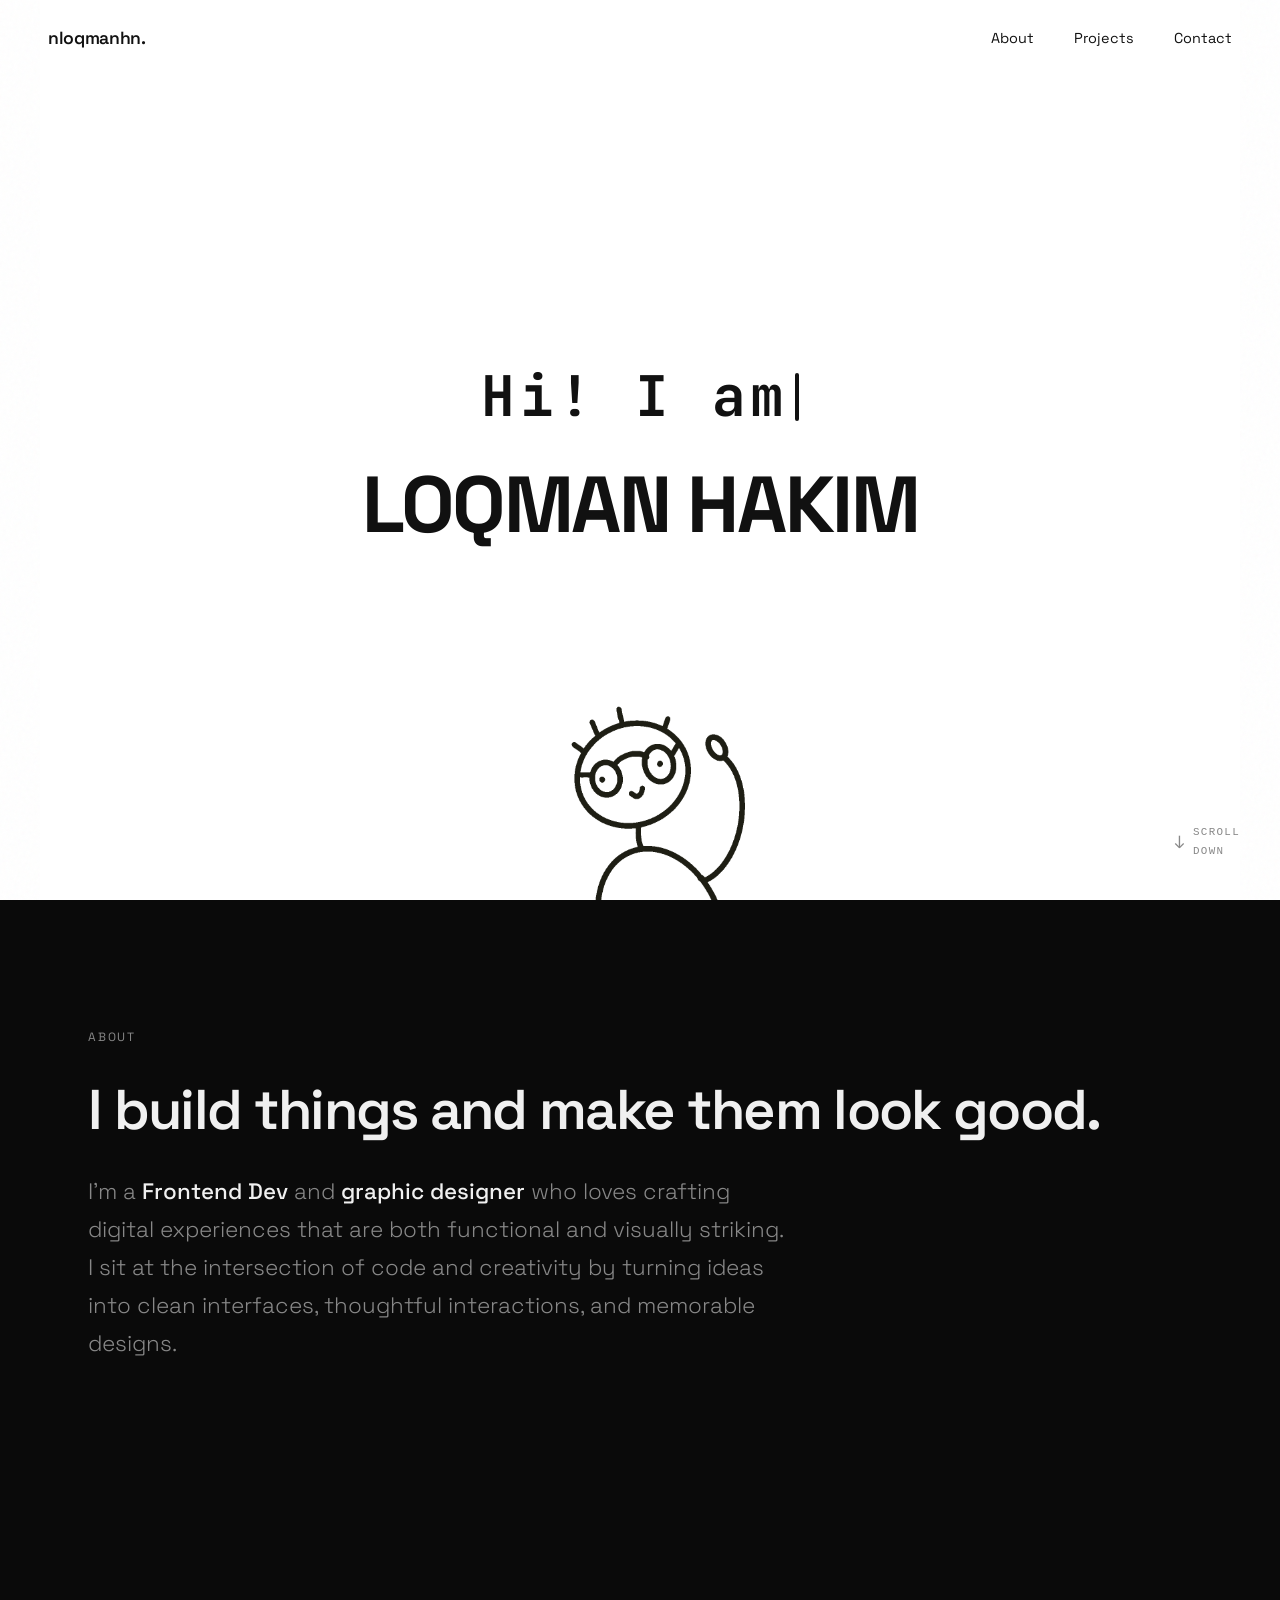
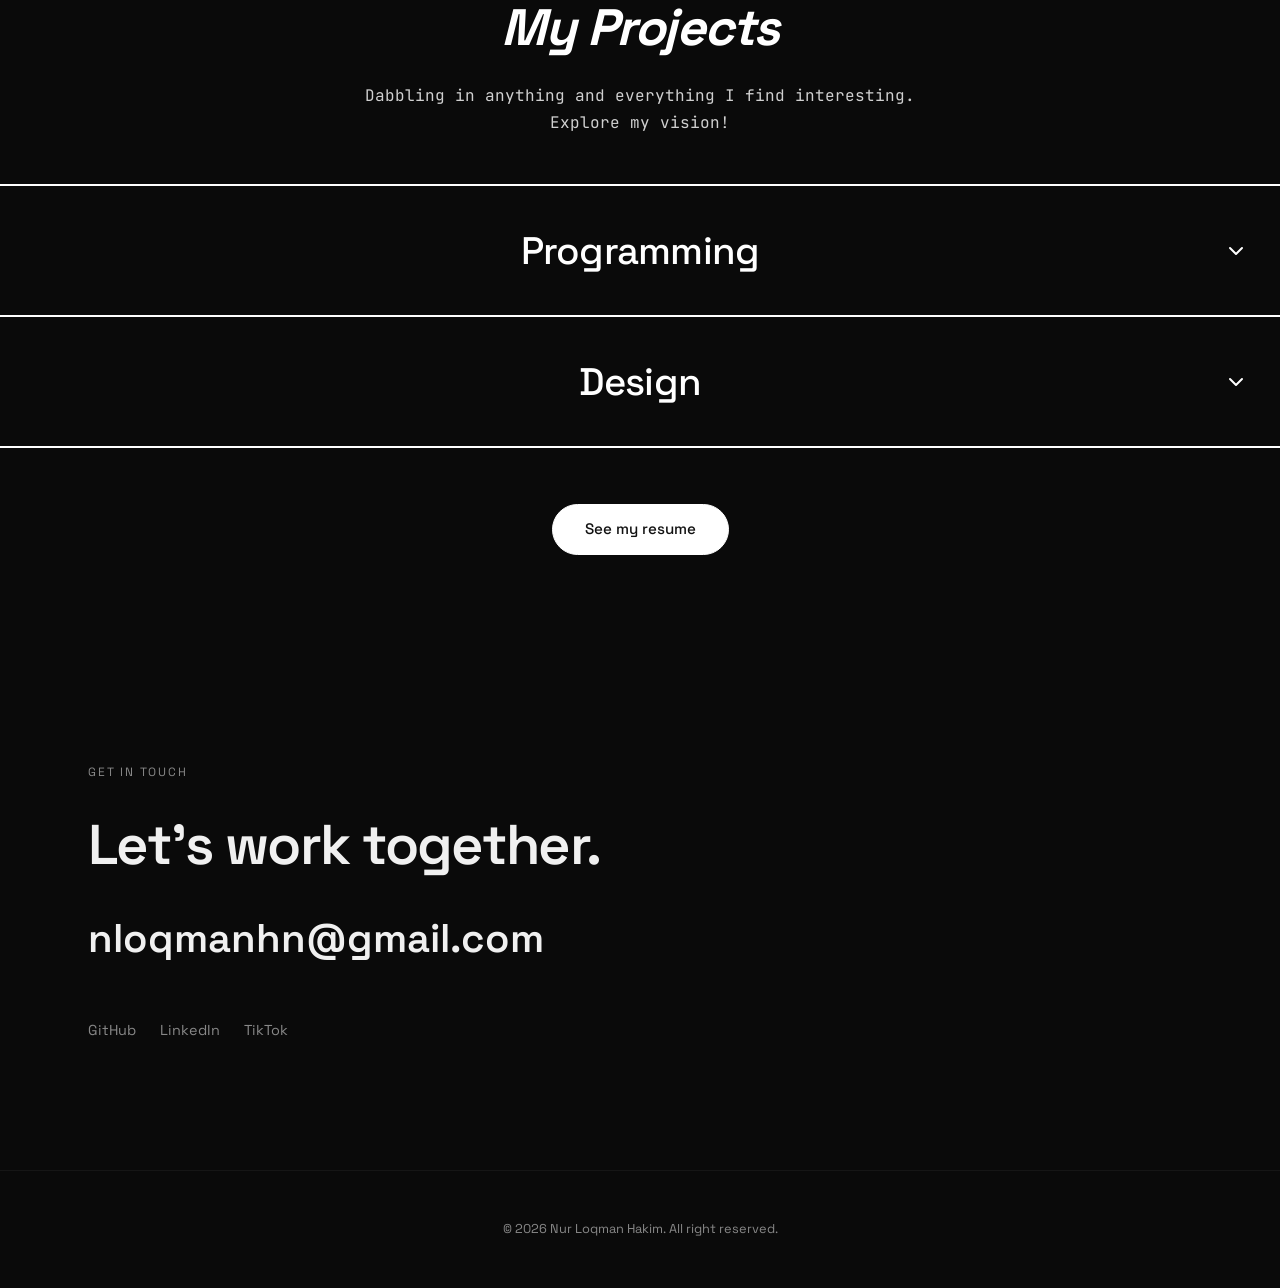
==== index.html @ 41daebb9 "first commit" ====
<!DOCTYPE html>
<html lang="en">

<head>
    <meta charset="UTF-8">
    <meta name="viewport" content="width=device-width, initial-scale=1.0">
    <title>nurloqmanhakim</title>
    <meta name="description"
        content="Loqman Hakim — a developer and graphic designer crafting digital experiences at the intersection of code and creativity.">
    <link rel="preconnect" href="https://fonts.googleapis.com">
    <link rel="preconnect" href="https://fonts.gstatic.com" crossorigin>
    <link
        href="https://fonts.googleapis.com/css2?family=JetBrains+Mono:wght@700&family=Space+Grotesk:wght@300;400;500;600;700&display=swap"
        rel="stylesheet">
    <link rel="stylesheet" href="style.css">
    <base target="_blank">
</head>

<body>

    <nav class="navbar" id="navbar">
        <a href="#" class="nav-logo" target="_self">nloqmanhn.</a>
        <ul class="nav-links">
            <li><a href="#about" target="_self">About</a></li>
            <li><a href="#projects" target="_self">Projects</a></li>
            <li><a href="#contact" target="_self">Contact</a></li>
        </ul>
    </nav>

    <!-- ===== HERO ===== -->
    <section class="hero" id="hero">

        <div class="hero-content">
            <!-- Typewriter row -->
            <div class="job-role-container">
                <h2 class="typewriter-text" id="typewriter" aria-live="polite">Hi! I am </h2>
            </div>

            <!-- Main name -->
            <h1 id="scroll-title">LOQMAN HAKIM</h1>
        </div>

        <!-- Waving gif — sits at the bottom of the hero -->
        <aside class="bottom-gif" aria-hidden="true">
            <img src="assets/wavingDude.gif" alt="Waving character" class="hero-dude">
        </aside>

    </section>

    <!-- Scroll Down — fixed right side indicator -->
    <div class="scroll-down-text" id="scroll-indicator-wave" aria-hidden="true">
        <span class="scroll-arrow-icon">↓</span>
        <div class="scroll-words">
            <span class="scroll-word">Scroll</span>
            <span class="scroll-word">Down</span>
        </div>
    </div>

    <!-- ===== DARK SECTIONS ===== -->
    <div class="dark-sections">

        <section id="about" class="reveal">
            <div class="section-label">About</div>
            <h2 class="section-title">I build things and make them look good.</h2>
            <p class="about-text">
                I'm a <strong>Frontend Dev</strong> and <strong>graphic designer</strong> who loves crafting digital
                experiences that are both functional and visually striking. I sit at the intersection of code and
                creativity by turning ideas into clean interfaces, thoughtful interactions, and memorable designs.
            </p>
        </section>

        <section id="projects" class="reveal projects-accordion-section">
            <div class="projects-header-block">
                <h2 class="projects-main-title">My Projects</h2>
                <p class="projects-subtitle">Dabbling in anything and everything I find interesting. Explore my vision!
                </p>
            </div>

            <div class="accordion-container">

                <!-- Category 1: Programming -->
                <div class="accordion-item">
                    <button class="accordion-header" aria-expanded="false">
                        <span class="accordion-title">Programming</span>
                        <span class="accordion-icon">
                            <svg width="24" height="24" viewBox="0 0 24 24" fill="none" stroke="currentColor"
                                stroke-width="2" stroke-linecap="round" stroke-linejoin="round">
                                <polyline points="6 9 12 15 18 9"></polyline>
                            </svg>
                        </span>
                    </button>
                    <div class="accordion-content">
                        <div class="accordion-body">
                            <div class="projects-grid engineering-grid">

                                <a href="https://github.com/nloqmanhn05/NexusLab" class="project-card">
                                    <span class="view-repo-btn">View Repo</span>
                                    <div class="project-thumb">
                                        <img src="assets/projects/nexuslab.jpg">
                                        <div class="project-overlay">
                                            <div class="project-title">NexusLab</div>
                                            <div class="project-desc">Object Oriented Java Programming with question,
                                                hint, solution and custom IDE that help you to practice.</div>
                                        </div>
                                    </div>
                                </a>

                                <a href="https://github.com/nloqmanhn05/Nudge" class="project-card">
                                    <span class="view-repo-btn">View Repo</span>
                                    <div class="project-thumb">
                                        <img src="assets/projects/nudge.jpg">
                                        <div class="project-overlay">
                                            <div class="project-title">Nudge</div>
                                            <div class="project-desc">Your assitant that help you to manage your buy now
                                                pay later service. </div>
                                        </div>
                                    </div>
                                </a>

                                <a href="https://github.com/nloqmanhn05/Fintech" class="project-card">
                                    <span class="view-repo-btn">View Repo</span>
                                    <div class="project-thumb">
                                        <img src="assets/projects/FinTech.jpg">
                                        <div class="project-overlay">
                                            <div class="project-title">Fintech </div>
                                            <div class="project-desc">A smart POS system with intergrating AI(Akira)
                                                that help you to managed your business. </div>
                                        </div>
                                    </div>
                                </a>

                            </div>
                        </div>
                    </div>
                </div>

                <!-- Category 2: Design -->
                <div class="accordion-item">
                    <button class="accordion-header" aria-expanded="false">
                        <span class="accordion-title">Design</span>
                        <span class="accordion-icon">
                            <svg width="24" height="24" viewBox="0 0 24 24" fill="none" stroke="currentColor"
                                stroke-width="2" stroke-linecap="round" stroke-linejoin="round">
                                <polyline points="6 9 12 15 18 9"></polyline>
                            </svg>
                        </span>
                    </button>
                    <div class="accordion-content">
                        <div class="accordion-body">
                            <div class="projects-grid">

                                <div class="project-card">
                                    <div class="project-thumb">
                                        <img src="assets/design/FPJB.png">
                                    </div>
                                </div>

                                <div class="project-card">
                                    <div class="project-thumb">
                                        <img src="assets/design/ELEVATE SISWA.png">
                                    </div>
                                </div>

                                <div class="project-card">
                                    <div class="project-thumb">
                                        <img src="assets/design/POSTER TURKIYE.png">
                                    </div>
                                </div>

                                <div class="project-card">
                                    <div class="project-thumb">
                                        <img src="assets/design/The Garden of Attraction.png">
                                    </div>
                                </div>

                                <div class="project-card">
                                    <div class="project-thumb">
                                        <img src="assets/design/two of us.png">
                                    </div>
                                </div>

                                <div class="project-card">
                                    <div class="project-thumb">
                                        <img src="assets/design/mock.png">
                                    </div>
                                </div>

                                <div class="project-card">
                                    <div class="project-thumb">
                                        <img src="assets/design/4.png">
                                    </div>
                                </div>

                                <div class="project-card">
                                    <div class="project-thumb">
                                        <img src="assets/design/PHOTOSHOP.png">
                                    </div>
                                </div>

                                <div class="project-card">
                                    <div class="project-thumb">
                                        <img src="assets/design/Untitled-1.png">
                                    </div>
                                </div>

                            </div>

                            <!-- Full Portfolio card — same hover behavior as programming cards -->
                            <div class="portfolio-card-wrap">
                                <a href="https://www.figma.com/deck/kq56kSE4hnbNcSnfnWdeD7" target="_blank"
                                    class="project-card portfolio-card">
                                    <span class="view-repo-btn">See my portfolio</span>
                                    <div class="project-thumb">
                                        <img src="assets/1.png" alt="Full portfolio preview">
                                        <div class="project-overlay">
                                            <div class="project-title">Full Portfolio</div>
                                            <div class="project-desc">Explore the complete collection of my design work.
                                            </div>
                                        </div>
                                    </div>
                                </a>
                            </div>
                        </div>
                    </div>
                </div>

            </div>

            <div class="resume-button-wrap">
                <a href="https://drive.google.com/file/d/1R1M-jrsdhLuaFiqBy3jIoG112PTbkG3q/view?usp=sharing"
                    target="_blank" class="resume-btn">See my resume</a>
            </div>
        </section>

        <section id="contact" class="reveal">
            <div class="section-label">Get in Touch</div>
            <h2 class="section-title">Let's work together.</h2>
            <div class="contact-content">
                <a href="https://mail.google.com/mail/?view=cm&fs=1&to=nloqmanhn@gmail.com" class="contact-email"
                    target="_blank">nloqmanhn@gmail.com</a>
                <div class="socials">
                    <a href="https://github.com/nloqmanhn05">GitHub</a>
                    <a href="https://www.linkedin.com/in/nurloqmanhakim/">LinkedIn</a>
                    <a href="https://www.tiktok.com/@rekastudiolabs?_r=1&_t=ZS-98YVv2s4AwW">TikTok</a>

                </div>
            </div>
        </section>

        <footer>
            © 2026 Nur Loqman Hakim. All right reserved.
        </footer>

    </div>

    <script src="script.js"></script>

</body>

</html>
---- style.css ----
* {
    margin: 0;
    padding: 0;
    box-sizing: border-box;
}

:root {
    --bg: #0a0a0a;
    --surface: #141414;
    --text: #f0f0f0;
    --text-dim: #888888;
    --accent: #c4b5a0;
    --font-primary: 'Space Grotesk', sans-serif;
    --color-black: #111111;
}

html {
    scroll-behavior: smooth;
    width: 100%;
    scrollbar-width: none;
    /* Firefox */
    -ms-overflow-style: none;
    /* IE / old Edge */
}

html::-webkit-scrollbar {
    display: none;
    /* Chrome / Safari / new Edge */
}

body {
    scrollbar-width: none;
}

body::-webkit-scrollbar {
    display: none;
}

body {
    font-family: 'Space Grotesk', sans-serif;
    background: #ffffff;
    color: var(--text);
    line-height: 1.6;
    overflow-x: hidden;
}

body.scroll-locked {
    overflow: hidden !important;
    height: 100vh !important;
    touch-action: none;
}

/* ============================================================
   NAVIGATION
   ============================================================ */
.navbar {
    position: fixed;
    top: 0;
    left: 0;
    width: 100%;
    padding: 1.5rem 3rem;
    display: flex;
    justify-content: space-between;
    align-items: center;
    z-index: 1000;
    transition: background 0.5s ease, backdrop-filter 0.5s ease;
}

.nav-logo {
    font-size: 1.1rem;
    font-weight: 600;
    letter-spacing: -0.02em;
    text-decoration: none;
    transition: color 0.4s ease;
}

.nav-links {
    display: flex;
    gap: 2.5rem;
    list-style: none;
}

.nav-links a {
    text-decoration: none;
    font-size: 0.9rem;
    font-weight: 400;
    position: relative;
    transition: color 0.4s ease;
}

.nav-links a::after {
    content: '';
    position: absolute;
    bottom: -4px;
    left: 0;
    width: 0;
    height: 1px;
    transition: width 0.3s ease;
}

.nav-links a:hover::after {
    width: 100%;
}

/* Nav on white hero (default) */
.navbar .nav-logo,
.navbar .nav-links a {
    color: #111;
}

.navbar .nav-links a::after {
    background: #111;
}

/* Nav on dark sections (scrolled) */
.navbar.nav-scrolled {
    background: rgba(10, 10, 10, 0.85);
    backdrop-filter: blur(12px);
}

.navbar.nav-scrolled .nav-logo,
.navbar.nav-scrolled .nav-links a {
    color: var(--text);
}

.navbar.nav-scrolled .nav-links a::after {
    background: var(--text);
}

/* ============================================================
   HERO — WHITE SECTION (full viewport)
   ============================================================ */
.hero {
    min-height: 100vh;
    width: 100%;
    background: #ffffff;
    ;
    display: flex;
    flex-direction: column;
    justify-content: center;
    align-items: center;
    position: relative;
    text-align: center;
    padding: 2rem 2rem 0;
    overflow: hidden;
}

/* Hero content wrapper fades up on load */
.hero-content {
    display: flex;
    flex-direction: column;
    align-items: center;
    position: relative;
    z-index: 2;
    padding-bottom: 2rem;
}

/* ---- Typewriter + Drop Zone row ---- */
.job-role-container {
    display: flex;
    align-items: center;
    gap: 0.75rem;
    margin-bottom: 1.2rem;
    flex-wrap: wrap;
    justify-content: center;
}

.typewriter-text {
    font-family: 'JetBrains Mono', monospace;
    font-size: clamp(1rem, 1.1rem + 3vw, 4rem);
    font-weight: 700;
    letter-spacing: 0.08em;
    color: #111111;
    display: inline-flex;
    align-items: center;
    white-space: nowrap;
    min-height: 1.2em;
}

.typewriter-text::after {
    content: '';
    display: inline-block;
    width: 4px;
    height: 0.85em;
    background-color: #111111;
    margin-left: 6px;
    border-radius: 2px;
    animation: blinkSmooth 0.8s ease-in-out infinite;
    flex-shrink: 0;
}

/* When typewriter is stopped */
.typewriter-text.stopped::after {
    display: none;
}

@keyframes blinkSmooth {

    0%,
    100% {
        opacity: 1;
        transform: scaleY(1);
    }

    50% {
        opacity: 0.15;
        transform: scaleY(0.88);
    }
}


/* ---- Main scroll title ---- */
#scroll-title {
    font-size: clamp(1.8rem, 6.2vw, 5.8rem);
    font-weight: 700;
    line-height: 1.1;
    letter-spacing: -0.03em;
    color: #111111;
    text-transform: uppercase;
    white-space: nowrap;
    opacity: 0;
    transform: translateY(30px);
    transition: opacity 0.9s cubic-bezier(0.16, 1, 0.3, 1), transform 0.9s cubic-bezier(0.16, 1, 0.3, 1), font-size 0.4s ease;
    will-change: opacity, transform;
    max-width: 95vw;
}

#scroll-title.visible {
    opacity: 1;
    transform: translateY(0);
}

/* ---- Waving GIF — absolute bottom of hero ---- */
.bottom-gif {
    position: absolute;
    bottom: 0;
    left: 50%;
    transform: translateX(-50%);
    z-index: 1;
    pointer-events: none;
}

.hero-dude {
    width: clamp(170px, 22vw, 310px);
    height: auto;
    display: block;
    opacity: 0;
    transform: translateY(28px);
    transition: opacity 0.9s cubic-bezier(0.16, 1, 0.3, 1), transform 0.9s cubic-bezier(0.16, 1, 0.3, 1);
}

.hero-dude.visible {
    opacity: 1;
    transform: translateY(0);
}

/* ============================================================
   SCROLL DOWN TEXT — fixed right side, wave animation
   ============================================================ */
.scroll-down-text {
    position: fixed;
    right: 2.5rem;
    bottom: 2.5rem;
    display: flex;
    flex-direction: row;
    align-items: center;
    gap: 0.5rem;
    z-index: 400;
    opacity: 0;
    pointer-events: none;
    transition: opacity 0.6s ease;
}

.scroll-down-text.visible {
    opacity: 1;
}

.scroll-down-text.hidden {
    opacity: 0 !important;
    transition: opacity 0.4s ease;
}

.scroll-arrow-icon {
    font-size: 1.1rem;
    color: #888;
    display: inline-block;
    animation: bounceDown 2s ease-in-out infinite;
}

.scroll-words {
    display: flex;
    flex-direction: column;
    gap: 1px;
}

.scroll-word {
    font-family: 'Courier New', Courier, monospace;
    font-size: 0.68rem;
    letter-spacing: 0.12em;
    color: #888;
    text-transform: uppercase;
    display: block;
}

@keyframes bounceDown {

    0%,
    100% {
        transform: translateY(0);
    }

    50% {
        transform: translateY(5px);
    }
}

/* ============================================================
   CATEGORY CHIPS — white zone just below the hero
   ============================================================ */
.categorySelect {
    background: var(--bg);
    padding: 2.5rem 2rem 3rem;
    display: flex;
    flex-direction: column;
    align-items: center;
    gap: 1.2rem;
    border-bottom: 1px solid rgba(255, 255, 255, 0.08);
    opacity: 0;
    animation: fadeIn 0.8s ease forwards 1.4s;
}

.chips-label {
    font-family: 'Courier New', Courier, monospace;
    font-size: 0.72rem;
    color: var(--text-dim);
    letter-spacing: 0.06em;
}

.chips-row {
    display: flex;
    justify-content: center;
    gap: 1.8rem;
    flex-wrap: wrap;
}

.draggable-item {
    font-family: 'Courier New', Courier, monospace;
    font-size: clamp(0.88rem, 1.4vw, 1.08rem);
    color: var(--text);
    cursor: grab;
    padding: 0.35rem 0.4rem;
    border-radius: 2px;
    transition: transform 0.25s ease, color 0.2s ease, opacity 0.2s ease;
    user-select: none;
    display: inline-flex;
    align-items: center;
}

.draggable-item:hover {
    transform: translateY(-5px);
    color: var(--accent);
}

.draggable-item:active,
.draggable-item:focus {
    cursor: grabbing;
    outline: none;
}

.draggable-item.dragging {
    opacity: 0.25;
    transform: scale(0.93);
}

.draggable-item .bracket {
    color: var(--text-dim);
    transition: color 0.2s ease;
}

.draggable-item:hover .bracket {
    color: var(--accent);
}

/* ============================================================
   DARK SECTIONS
   ============================================================ */
.dark-sections {
    background: var(--bg);
    position: relative;
}

.dark-sections::before {
    content: '';
    position: fixed;
    top: 0;
    left: 0;
    width: 100%;
    height: 100%;
    opacity: 0.03;
    pointer-events: none;
    z-index: 1;
    background-image: url("data:image/svg+xml,%3Csvg viewBox='0 0 256 256' xmlns='http://www.w3.org/2000/svg'%3E%3Cfilter id='noise'%3E%3CfeTurbulence type='fractalNoise' baseFrequency='0.9' numOctaves='4' stitchTiles='stitch'/%3E%3C/filter%3E%3Crect width='100%25' height='100%25' filter='url(%23noise)'/%3E%3C/svg%3E");
}

section {
    padding: 8rem 3rem;
    max-width: 1200px;
    margin: 0 auto;
    position: relative;
    z-index: 2;
}

.section-label {
    font-size: 0.75rem;
    text-transform: uppercase;
    letter-spacing: 0.15em;
    color: var(--text-dim);
    margin-bottom: 2rem;
}

.section-title {
    font-size: clamp(2rem, 5vw, 3.5rem);
    font-weight: 600;
    letter-spacing: -0.03em;
    margin-bottom: 2rem;
    line-height: 1.1;
}

/* About */
.about-text {
    font-size: clamp(1.1rem, 2vw, 1.4rem);
    font-weight: 300;
    color: var(--text-dim);
    max-width: 700px;
    line-height: 1.7;
}

.about-text strong {
    color: var(--text);
    font-weight: 500;
}

/* Projects */
.projects-grid {
    display: grid;
    grid-template-columns: repeat(3, 1fr);
    gap: 1.75rem;
    max-width: 1000px;
    margin: 2.5rem auto 0;
    padding: 0 2rem;
}

.project-card {
    background: var(--surface);
    border-radius: 16px;
    overflow: hidden;
    transition: transform 0.4s ease, box-shadow 0.4s ease;
    cursor: pointer;
    text-decoration: none;
    color: inherit;
    display: block;
    position: relative;
}

.project-card:hover {
    transform: translateY(-4px);
    box-shadow: 0 20px 40px rgba(0, 0, 0, 0.4);
}

.project-thumb {
    width: 100%;
    aspect-ratio: 4/5;
    position: relative;
    overflow: hidden;
}

.project-thumb img {
    width: 100%;
    height: 100%;
    object-fit: cover;
    display: block;
}

.project-overlay {
    position: absolute;
    left: 0;
    right: 0;
    bottom: 0;
    height: 55%;
    padding: 1.5rem 1.25rem 1.25rem;
    background: linear-gradient(to top, rgba(0, 0, 0, 0.92) 0%, rgba(0, 0, 0, 0.6) 45%, rgba(0, 0, 0, 0) 100%);
    display: flex;
    flex-direction: column;
    justify-content: flex-end;
}

.project-overlay .project-title {
    color: #ffffff;
    font-size: 1.1rem;
    font-weight: 600;
    margin-bottom: 0.3rem;
}

.project-overlay .project-desc {
    color: rgba(255, 255, 255, 0.75);
    font-size: 0.85rem;
    font-weight: 300;
    line-height: 1.5;
    display: -webkit-box;
    -webkit-line-clamp: 6;
    -webkit-box-orient: vertical;
    overflow: hidden;
}

/* ============================================================
   ENGINEERING / PROGRAMMING CARDS + PORTFOLIO CARD —
   "VIEW REPO" / "SEE MY PORTFOLIO" hover badge that follows cursor
   ============================================================ */

/* Proper cursor for engineering/programming cards and the portfolio card */
.engineering-grid .project-card,
.portfolio-card {
    cursor: pointer;
}

.view-repo-btn {
    position: absolute;
    top: 0;
    left: 0;
    transform: translate(-50%, -50%) scale(0.9);

    background: #ffffff;
    color: #111111;
    font-family: 'Space Grotesk', sans-serif;
    font-weight: 700;
    font-size: 0.78rem;
    letter-spacing: 0.05em;
    text-transform: uppercase;

    padding: 0.55rem 1.3rem;
    border-radius: 9999px;
    border: 1.5px solid #111111;

    opacity: 0;
    pointer-events: none;
    z-index: 10;

    transition:
        opacity 0.18s ease,
        transform 0.18s ease;

    white-space: nowrap;
    box-shadow: 0 10px 24px rgba(0, 0, 0, 0.28);
}

.engineering-grid .project-card:hover .view-repo-btn,
.portfolio-card:hover .view-repo-btn {
    opacity: 1;
    transform: translate(-50%, -50%) scale(1);
    background: #ffffff;
}

/* Design cards (default .projects-grid, no .engineering-grid) never get
   the badge, except the standalone .portfolio-card which opts back in */
.projects-grid:not(.engineering-grid) .view-repo-btn {
    display: none;
}

.portfolio-card .view-repo-btn {
    display: block;
}

/* ============================================================
   PORTFOLIO CARD — full-width design-grid replacement,
   inset width, centered, same hover mechanic as programming cards
   ============================================================ */
.portfolio-card-wrap {
    display: flex;
    justify-content: center;
    margin-top: 2rem;
}

.portfolio-card {
    width: 66.66%;
}

.portfolio-card .project-thumb {
    aspect-ratio: 21 / 6;
}

/* Contact */
.contact-content {
    display: flex;
    flex-direction: column;
    gap: 2rem;
}

.contact-email {
    font-size: clamp(1.5rem, 4vw, 2.5rem);
    font-weight: 600;
    color: var(--text);
    text-decoration: none;
    display: inline-block;
    transition: color 0.3s;
}

.contact-email:hover {
    color: var(--accent);
}

.socials {
    display: flex;
    gap: 1.5rem;
    margin-top: 1rem;
    flex-wrap: wrap;
}

.socials a {
    color: var(--text-dim);
    text-decoration: none;
    font-size: 0.9rem;
    transition: color 0.3s;
}

.socials a:hover {
    color: var(--text);
}

/* Footer */
footer {
    padding: 3rem;
    text-align: center;
    color: var(--text-dim);
    font-size: 0.8rem;
    border-top: 1px solid rgba(255, 255, 255, 0.05);
    position: relative;
    z-index: 2;
}

/* ============================================================
   ANIMATIONS
   ============================================================ */
@keyframes fadeUp {
    from {
        opacity: 0;
        transform: translateY(28px);
    }

    to {
        opacity: 1;
        transform: translateY(0);
    }
}

@keyframes fadeIn {
    to {
        opacity: 1;
    }
}

@keyframes blink {

    0%,
    100% {
        opacity: 1;
    }

    50% {
        opacity: 0;
    }
}

@keyframes waveLetter {

    0%,
    100% {
        transform: translateX(0);
    }

    50% {
        transform: translateX(4px);
    }
}

/* ============================================================
   SCROLL REVEAL
   ============================================================ */
.reveal {
    opacity: 0;
    transform: translateY(30px);
    transition: opacity 0.8s ease, transform 0.8s ease;
}

.reveal.active {
    opacity: 1;
    transform: translateY(0);
}

/* ============================================================
   RESPONSIVE / MOBILE
   ============================================================ */
@media (max-width: 768px) {
    .navbar {
        padding: 1rem 1.5rem;
    }

    .nav-links {
        gap: 1.5rem;
    }

    .scroll-down-text {
        right: 1rem;
    }

    #scroll-title {
        white-space: normal;
        font-size: clamp(2.4rem, 12vw, 4rem);
    }

    .job-role-container {
        flex-direction: column;
        gap: 0.6rem;
    }

    section {
        padding: 5rem 1.5rem;
    }

    .accordion-header {
        padding: 2rem 1rem;
    }

    .accordion-icon {
        right: 1rem;
    }

    .projects-main-container {
        padding-top: 6rem;
    }

    .projects-grid {
        grid-template-columns: 1fr;
        padding: 0 1rem;
    }

    .portfolio-card {
        width: 100%;
    }

    .portfolio-card .project-thumb {
        aspect-ratio: 16 / 9;
    }
}

/* ============================================================
   PROJECTS SECTION — MATCH ABOUT SECTION DARK BACKGROUND
   ============================================================ */
.projects-accordion-section {
    width: 100vw;
    max-width: none;
    margin: 0;
    margin-left: calc(-50vw + 50%);
    padding: 6rem 0 5rem;
    position: relative;
    z-index: 2;
    box-sizing: border-box;
    overflow: hidden;
}

.projects-header-block {
    text-align: center;
    margin-bottom: 3rem;
    max-width: 700px;
    margin-left: auto;
    margin-right: auto;
}

.projects-main-title {
    font-size: clamp(2rem, 5vw, 3.2rem);
    font-weight: 700;
    margin-bottom: 0.8rem;
    letter-spacing: -0.03em;
    color: #ffffff;
    font-style: italic;
}

.projects-subtitle {
    font-family: 'JetBrains Mono', monospace;
    font-size: clamp(0.85rem, 1.4vw, 1rem);
    color: #d0d0d0;
    max-width: 550px;
    margin: 0 auto;
    line-height: 1.7;
}

.accordion-container {
    width: 100%;
    max-width: 100%;
    margin: 0;
    border-top: 2px solid #ffffff;
}

.accordion-item {
    border-bottom: 2px solid #ffffff;
}

.accordion-header {
    width: 100%;
    background: none;
    border: none;
    padding: 2.5rem 1.5rem;
    display: flex;
    justify-content: center;
    align-items: center;
    position: relative;
    cursor: pointer;
    color: #ffffff;
    text-align: center;
    transition: background 0.3s ease;
}

.accordion-header:hover {
    background: rgba(255, 255, 255, 0.06);
}

.accordion-title {
    font-family: 'Space Grotesk', sans-serif;
    font-size: clamp(1.6rem, 3.5vw, 2.4rem);
    font-weight: 500;
    letter-spacing: -0.02em;
    color: #ffffff;
}

.accordion-icon {
    position: absolute;
    right: 2rem;
    display: flex;
    align-items: center;
    justify-content: center;
    color: #ffffff;
    transition: transform 0.4s cubic-bezier(0.16, 1, 0.3, 1);
}

.accordion-item.active .accordion-icon {
    transform: rotate(180deg);
}

.accordion-content {
    max-height: 0;
    overflow: hidden;
    transition: max-height 0.5s cubic-bezier(0.16, 1, 0.3, 1);
}

.accordion-body {
    padding: 0.5rem 1rem 3rem;
}

/* Project cards inside accordion — dark themed */
.accordion-body .project-card {
    background: var(--surface, #141414);
    color: var(--text, #f0f0f0);
}

.accordion-body .project-card:hover {
    transform: translateY(-4px);
    box-shadow: 0 20px 40px rgba(0, 0, 0, 0.3);
}

.resume-button-wrap {
    display: flex;
    justify-content: center;
    margin-top: 3.5rem;
}

.resume-btn {
    display: inline-block;
    text-decoration: none;
    font-size: 0.95rem;
    font-weight: 500;
    padding: 0.75rem 2rem;
    border-radius: 9999px;
    border: 1.5px solid #ffffff;
    background: #ffffff;
    color: #111111;
    transition: background 0.3s ease, color 0.3s ease, transform 0.2s ease, box-shadow 0.3s ease;
}

.resume-btn:hover {
    background: #f0f0f0;
    color: #111111;
    transform: translateY(-2px);
    box-shadow: 0 8px 20px rgba(255, 255, 255, 0.15);
}

/* Standalone projects.html page body */
.projects-page-body {
    background: #ffffff;
    color: #111111;
    min-height: 100vh;
}

.projects-main-container {
    padding-top: 8rem;
    max-width: 1100px;
    margin: 0 auto;
}

.projects-page-body .resume-btn {
    background: #111111;
    border-color: #111111;
    color: #ffffff;
}

.projects-page-body .resume-btn:hover {
    background: #2a2a2a;
    border-color: #2a2a2a;
    color: #ffffff;
    box-shadow: 0 8px 20px rgba(0, 0, 0, 0.2);
}

/* Nav Pills Style */
.nav-pills {
    display: flex;
    align-items: center;
    gap: 0.6rem;
}

.nav-pill-btn {
    text-decoration: none;
    font-size: 0.9rem;
    font-weight: 500;
    padding: 0.45rem 1.4rem;
    border-radius: 9999px;
    border: 1.5px solid #111111;
    color: #111111;
    transition: background 0.3s ease, color 0.3s ease, transform 0.2s ease;
}

.nav-pill-btn:hover,
.nav-pill-btn.active {
    background: #111111;
    color: #ffffff;
}

/* ============================================================
   DISABLE TEXT SELECTION, CARET & I-BEAM CURSOR
   ============================================================ */

/* Disable text selection globally */
body,
h1,
h2,
h3,
h4,
h5,
h6,
p,
span,
div,
a,
button,
li {
    -webkit-user-select: none;
    /* Chrome / Safari */
    -moz-user-select: none;
    /* Firefox */
    -ms-user-select: none;
    /* IE / Edge */
    user-select: none;

    -webkit-touch-callout: none;
    /* Disable iOS long-press menu */
    caret-color: transparent;
    /* Hide blinking text caret */
}

/* Prevent I-beam text cursor */
body {
    cursor: default;
}

/* Keep links and buttons clickable with pointer cursor */
a,
button,
.accordion-header,
.project-card,
.nav-pill-btn,
.resume-btn,
.draggable-item {
    cursor: pointer;
}

/* Optional: prevent image dragging */
img {
    -webkit-user-drag: none;
    user-drag: none;
    pointer-events: none;
}
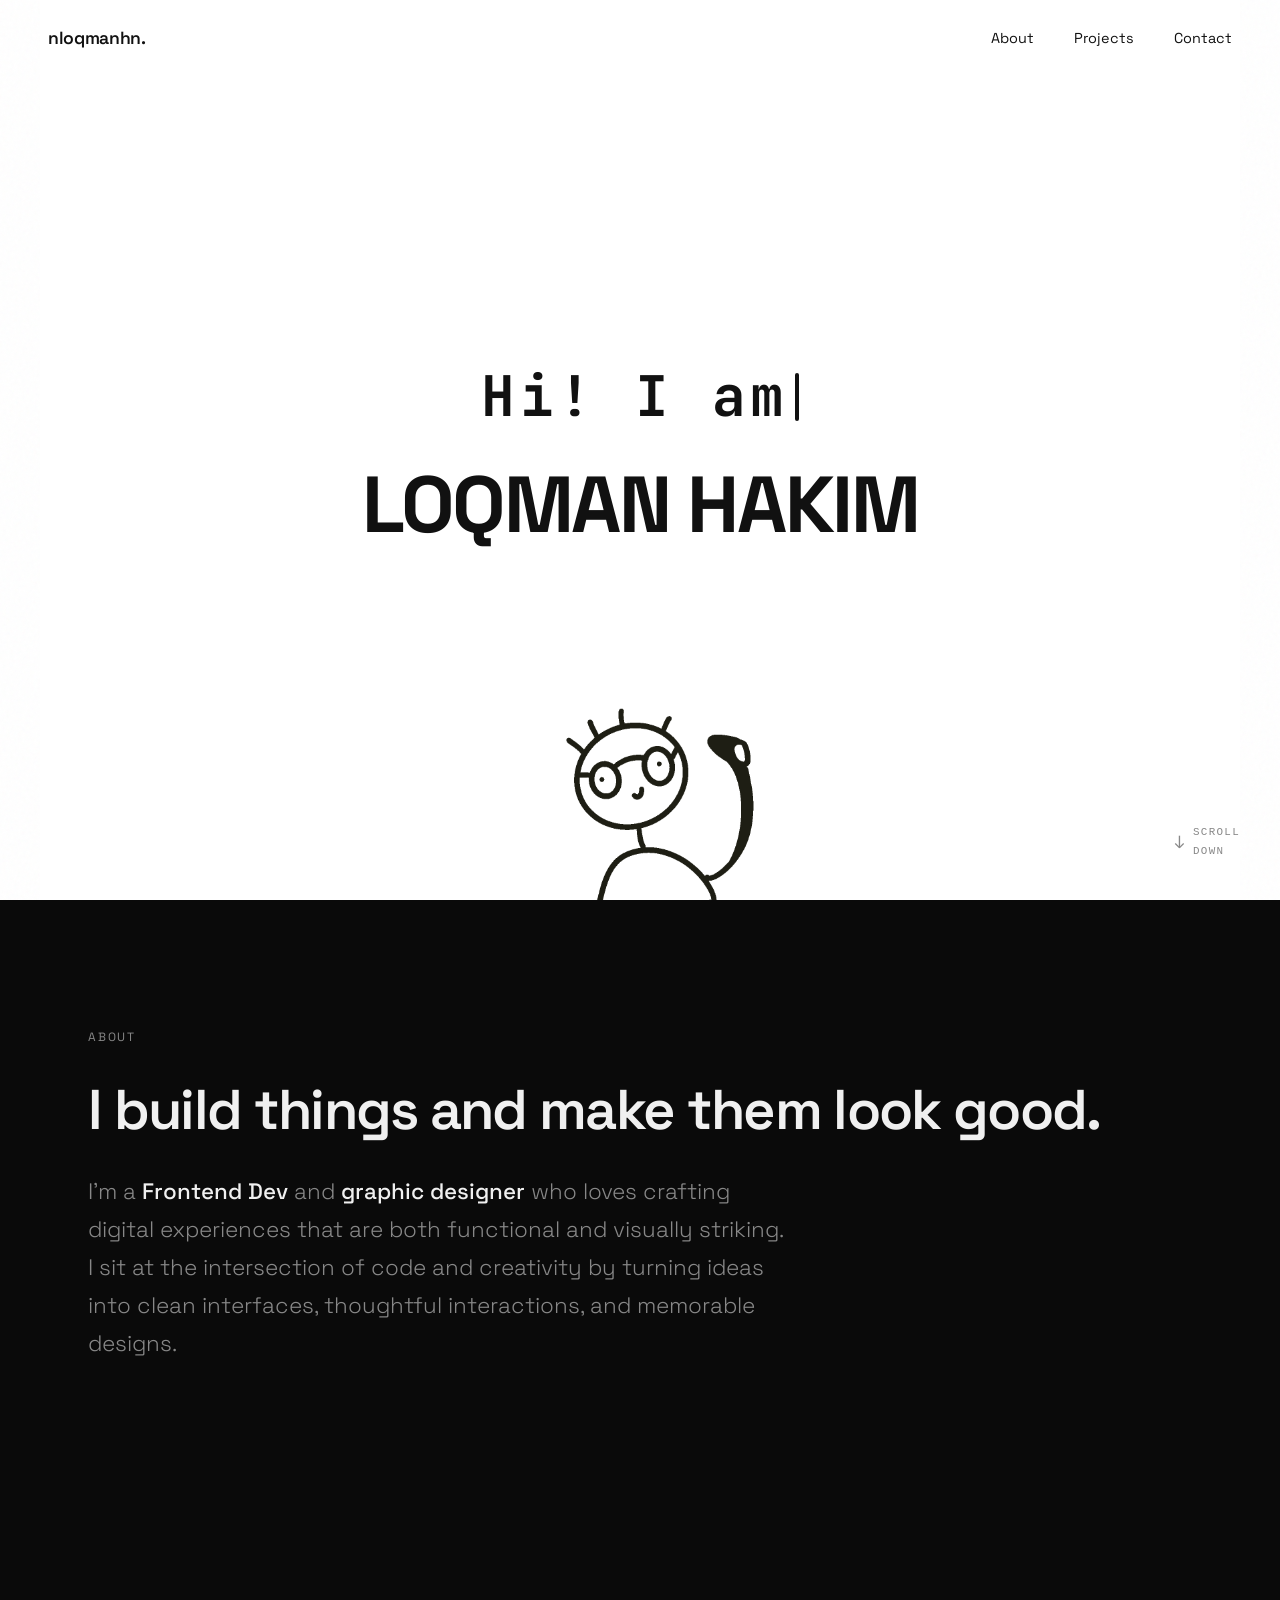
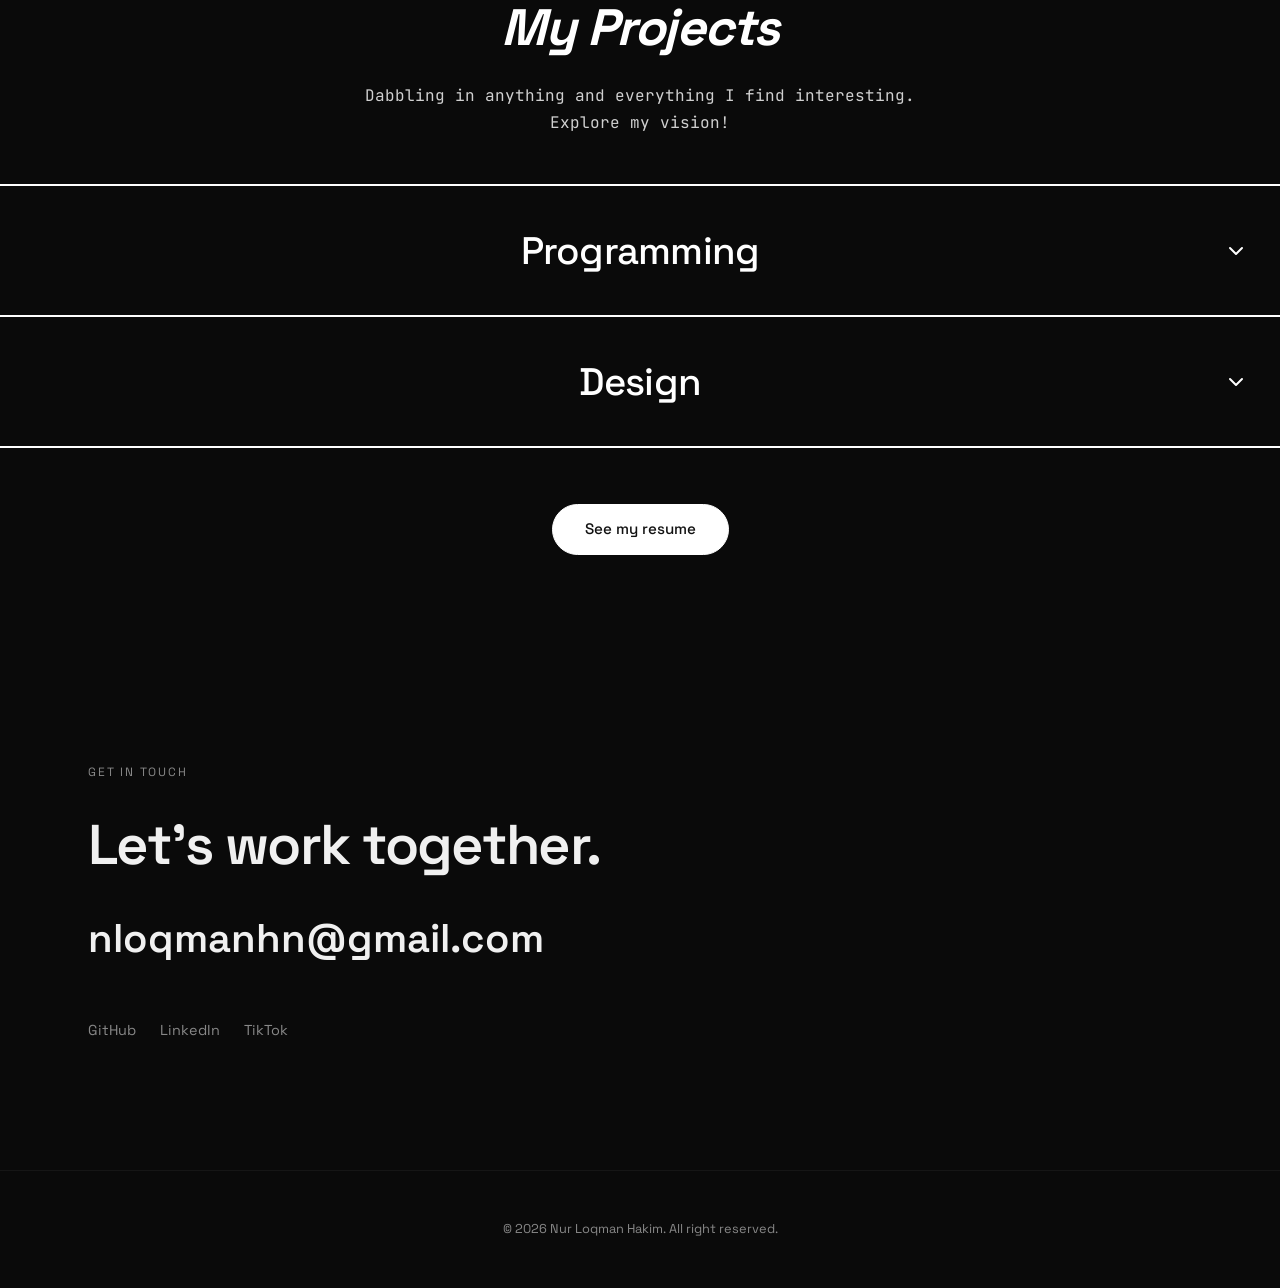
==== commit 979bd434: "Update index.html" ====
--- a/index.html
+++ b/index.html
@@ -6,7 +6,7 @@
     <meta name="viewport" content="width=device-width, initial-scale=1.0">
     <title>nurloqmanhakim</title>
     <meta name="description"
-        content="Loqman Hakim — a developer and graphic designer crafting digital experiences at the intersection of code and creativity.">
+        content="portfolio nurloqmanhakim">
     <link rel="preconnect" href="https://fonts.googleapis.com">
     <link rel="preconnect" href="https://fonts.gstatic.com" crossorigin>
     <link
@@ -257,4 +257,4 @@
 
 </body>
 
-</html>+</html>
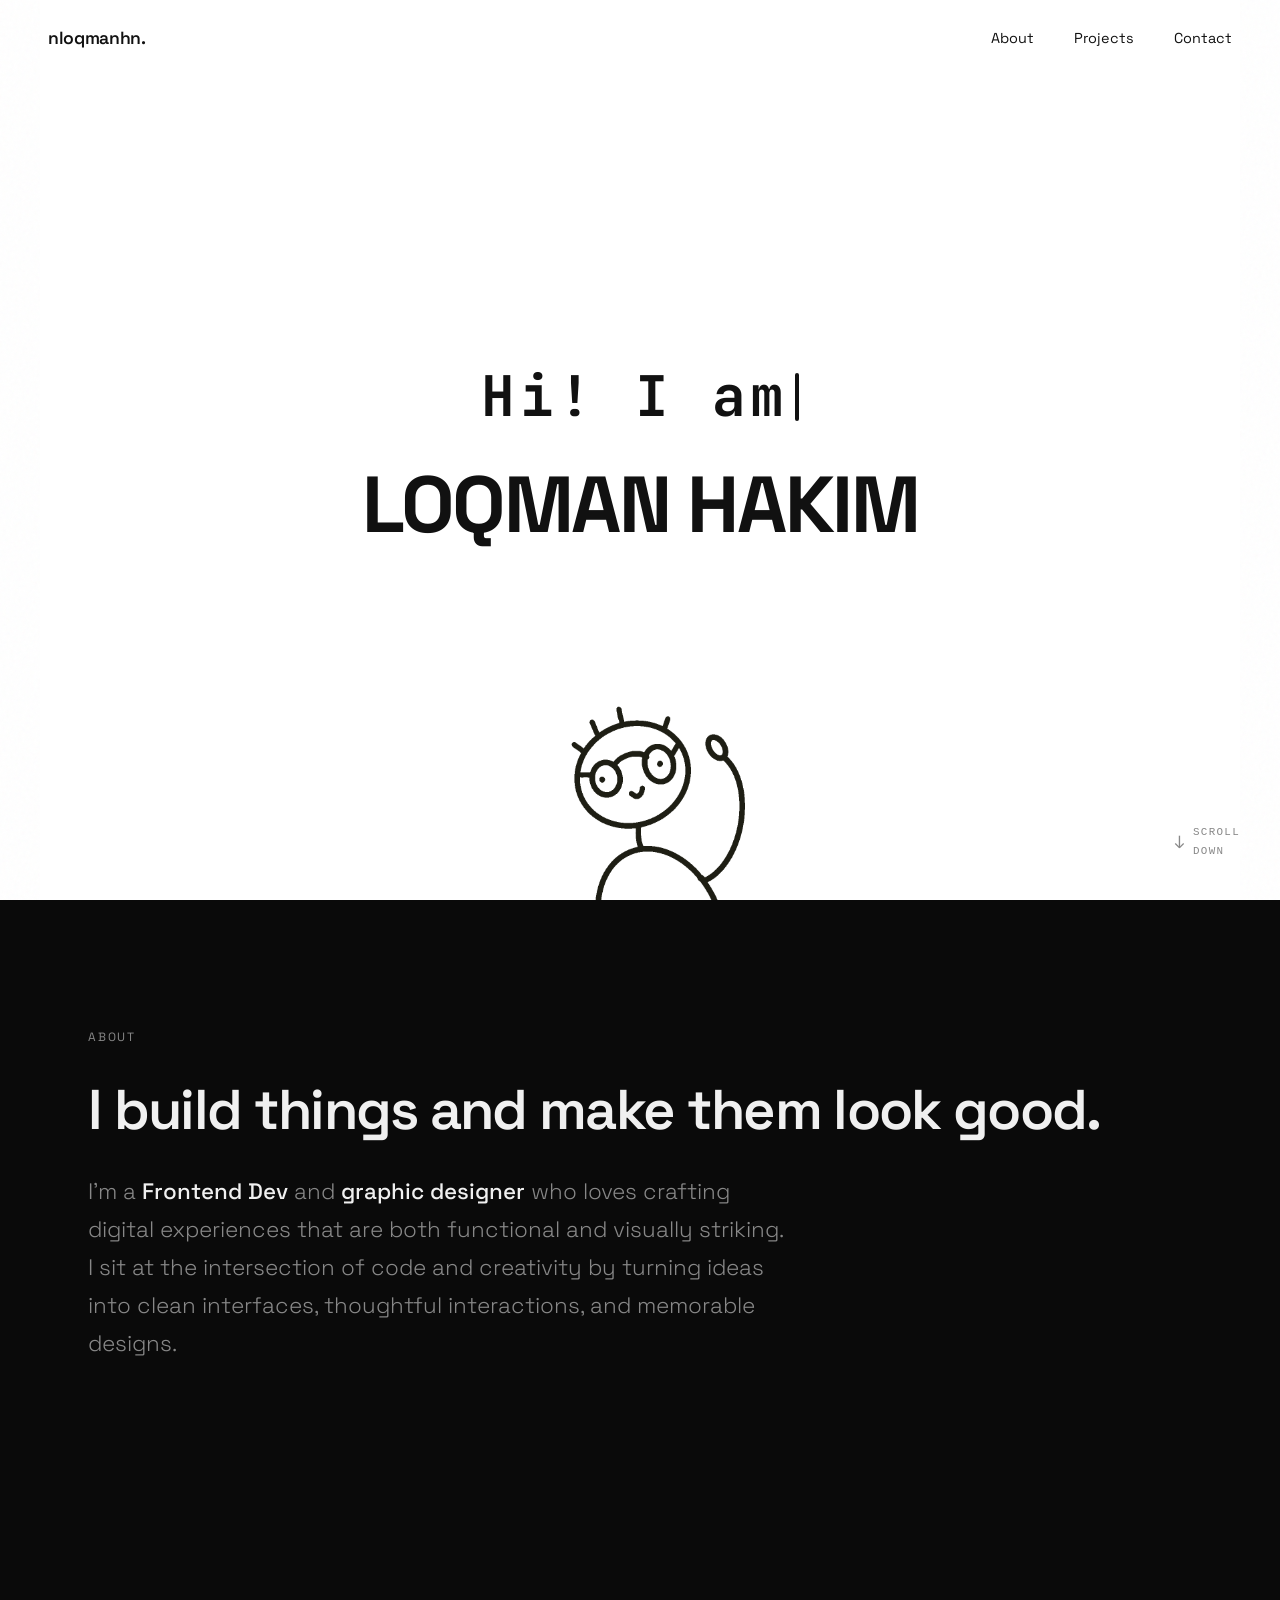
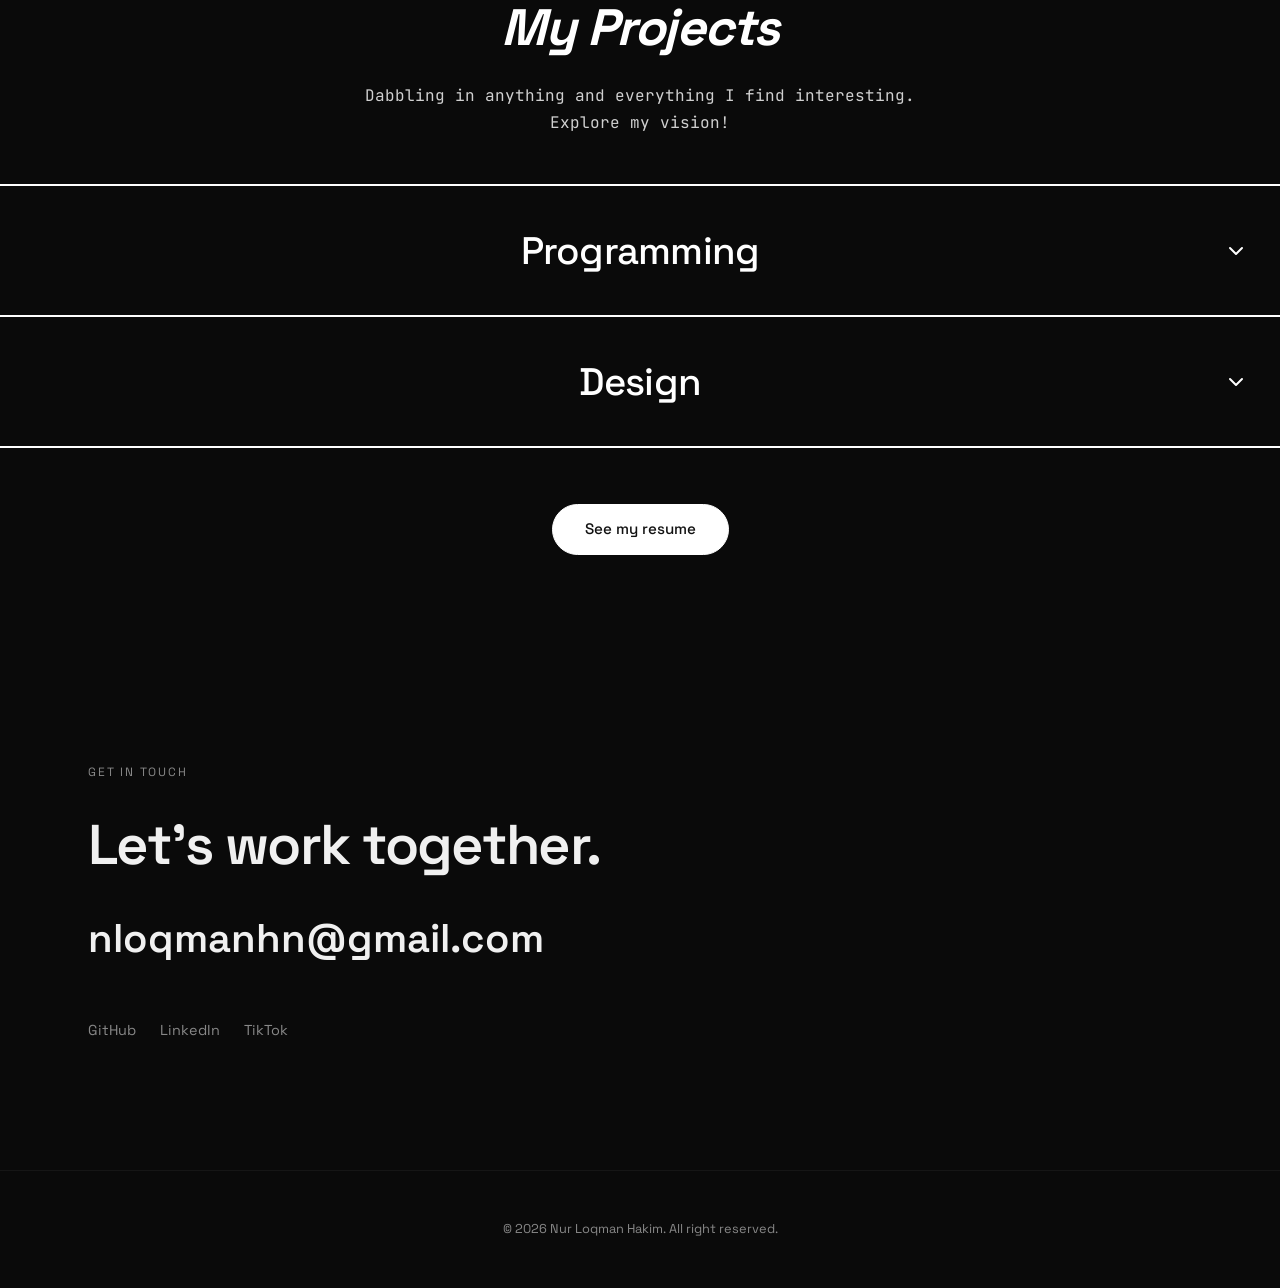
==== commit d0988db3: "Update index.html" ====
--- a/index.html
+++ b/index.html
@@ -120,7 +120,7 @@
                                 <a href="https://github.com/nloqmanhn05/Fintech" class="project-card">
                                     <span class="view-repo-btn">View Repo</span>
                                     <div class="project-thumb">
-                                        <img src="assets/projects/FinTech.jpg">
+                                        <img src="assets/projects/Fintech.jpg">
                                         <div class="project-overlay">
                                             <div class="project-title">Fintech </div>
                                             <div class="project-desc">A smart POS system with intergrating AI(Akira)
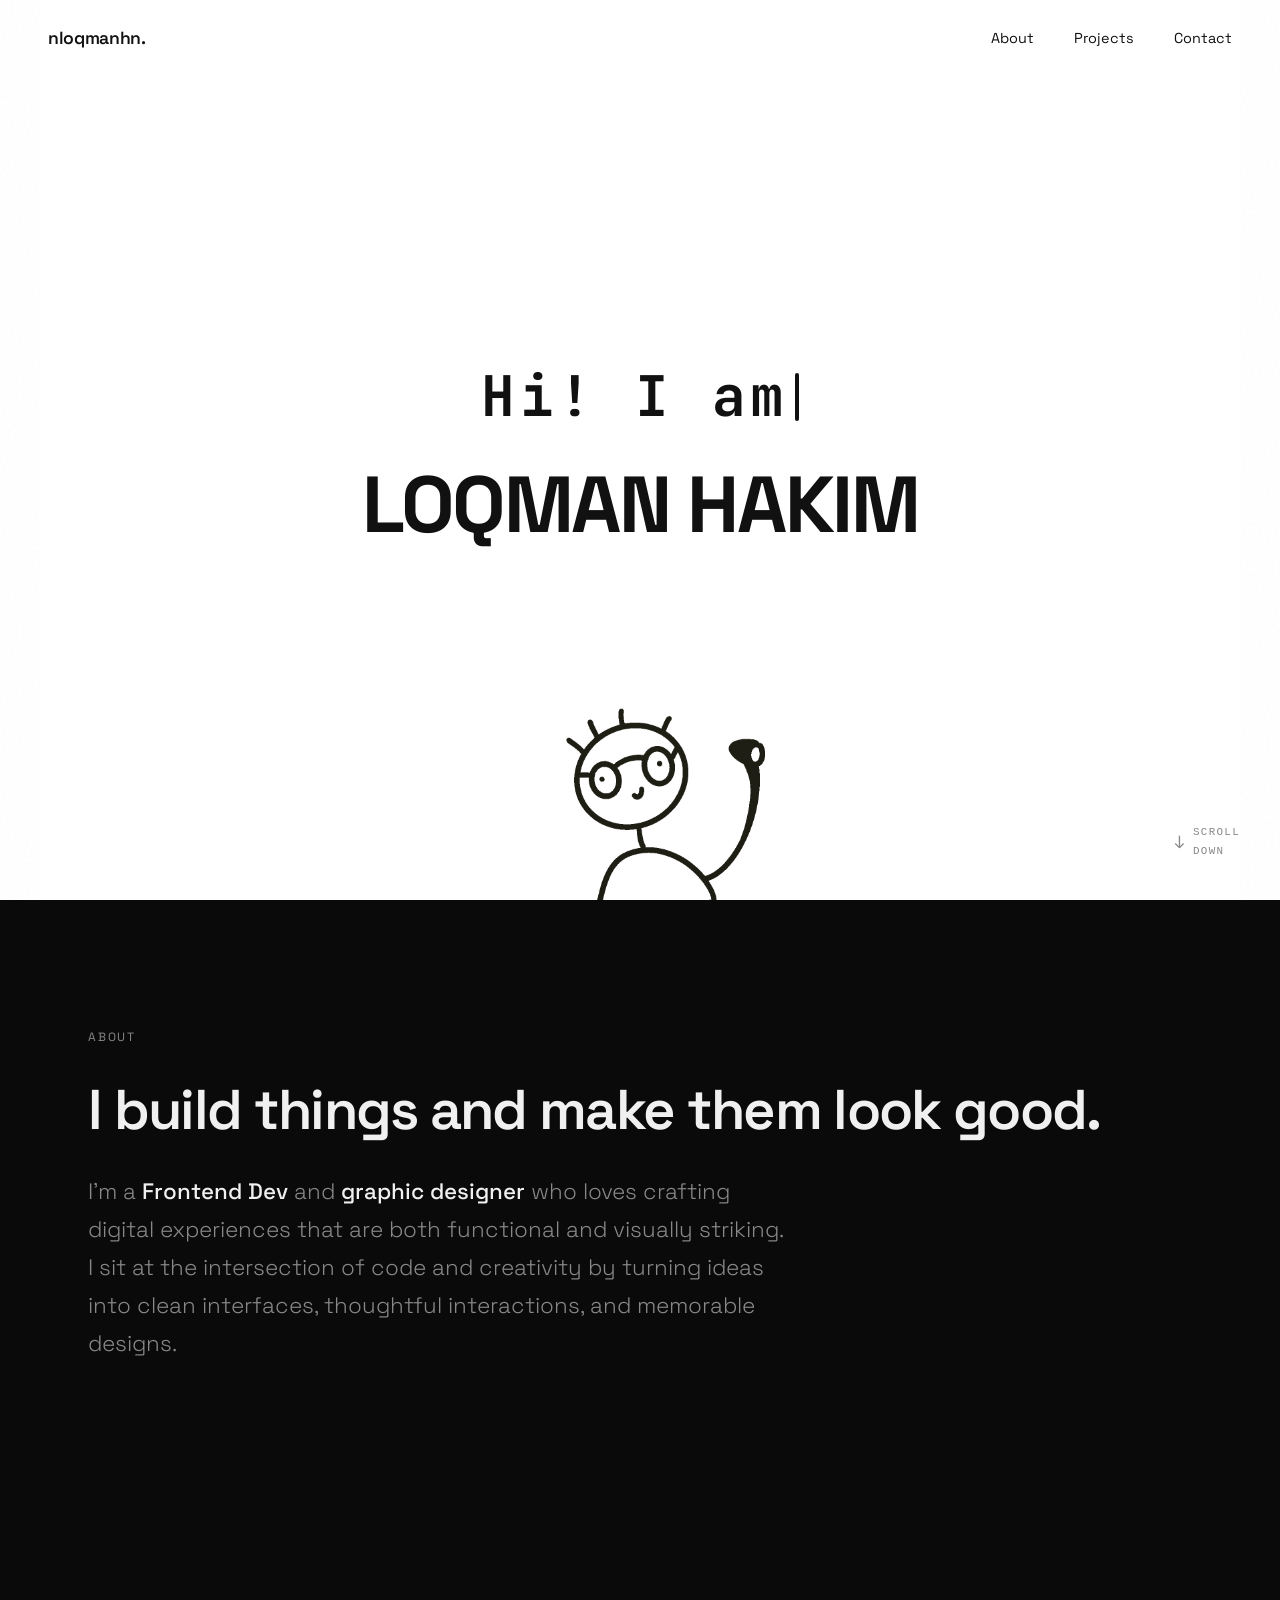
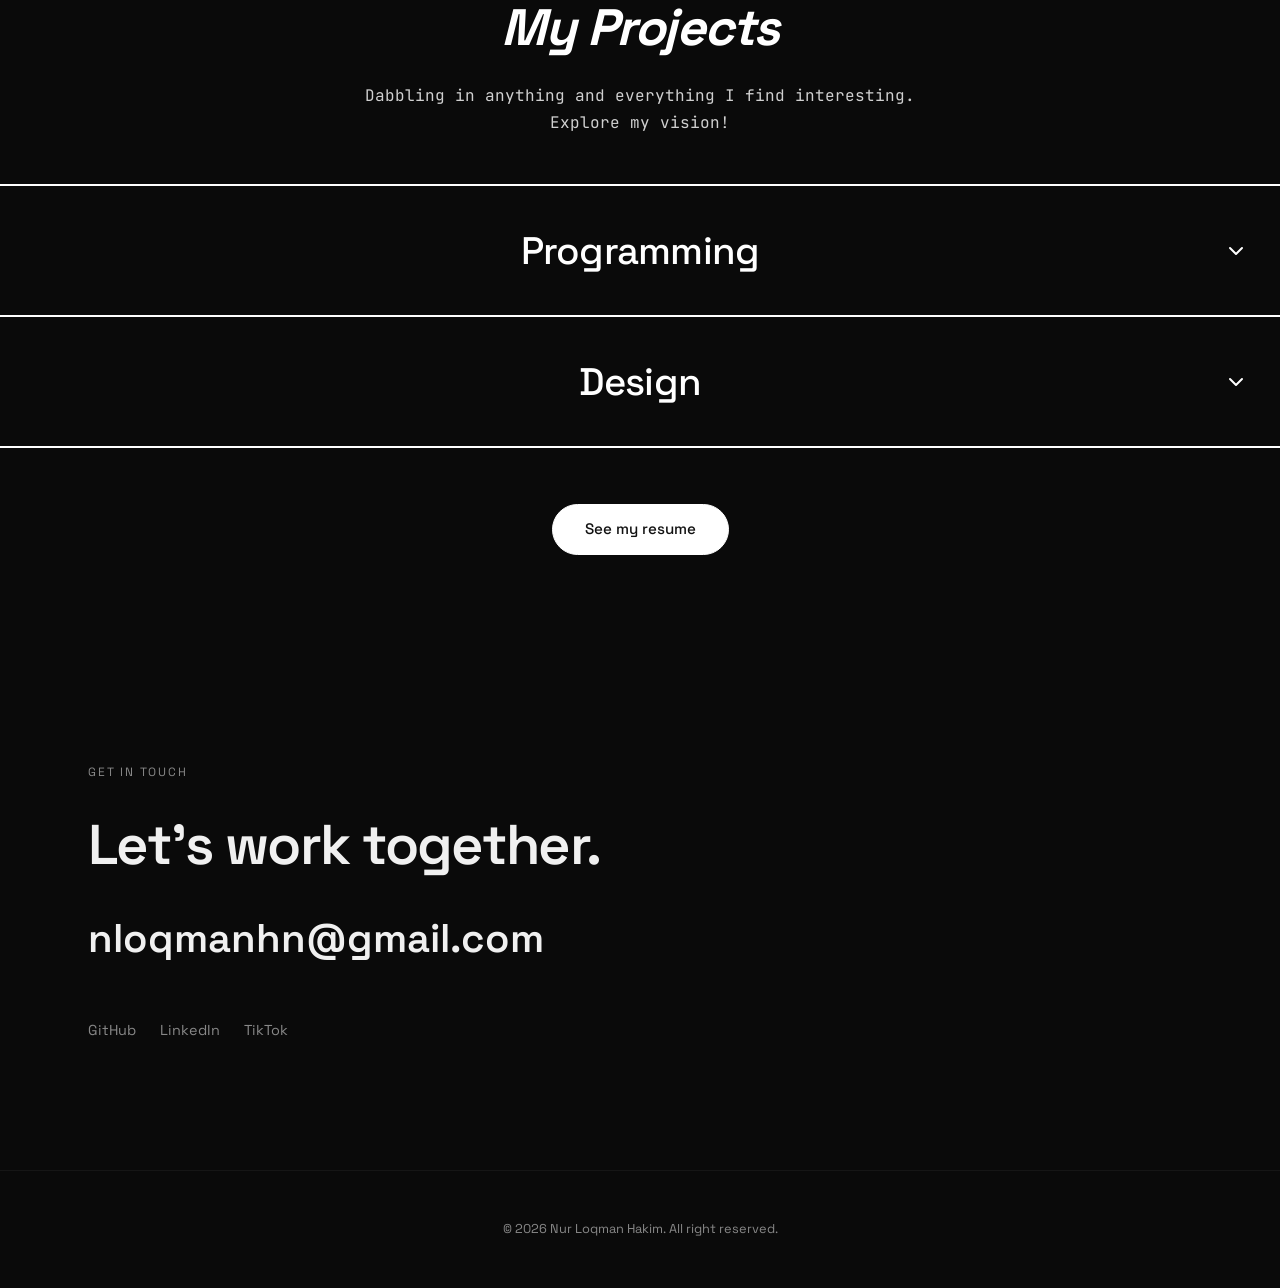
==== commit a769688c: "Update index.html" ====
--- a/index.html
+++ b/index.html
@@ -240,7 +240,7 @@
                     target="_blank">nloqmanhn@gmail.com</a>
                 <div class="socials">
                     <a href="https://github.com/nloqmanhn05">GitHub</a>
-                    <a href="https://www.linkedin.com/in/nurloqmanhakim/">LinkedIn</a>
+                    <a href="https://www.linkedin.com/in/nurloqmanhakim?utm_source=share_via&utm_content=profile&utm_medium=member_android">LinkedIn</a>
                     <a href="https://www.tiktok.com/@rekastudiolabs?_r=1&_t=ZS-98YVv2s4AwW">TikTok</a>
 
                 </div>
